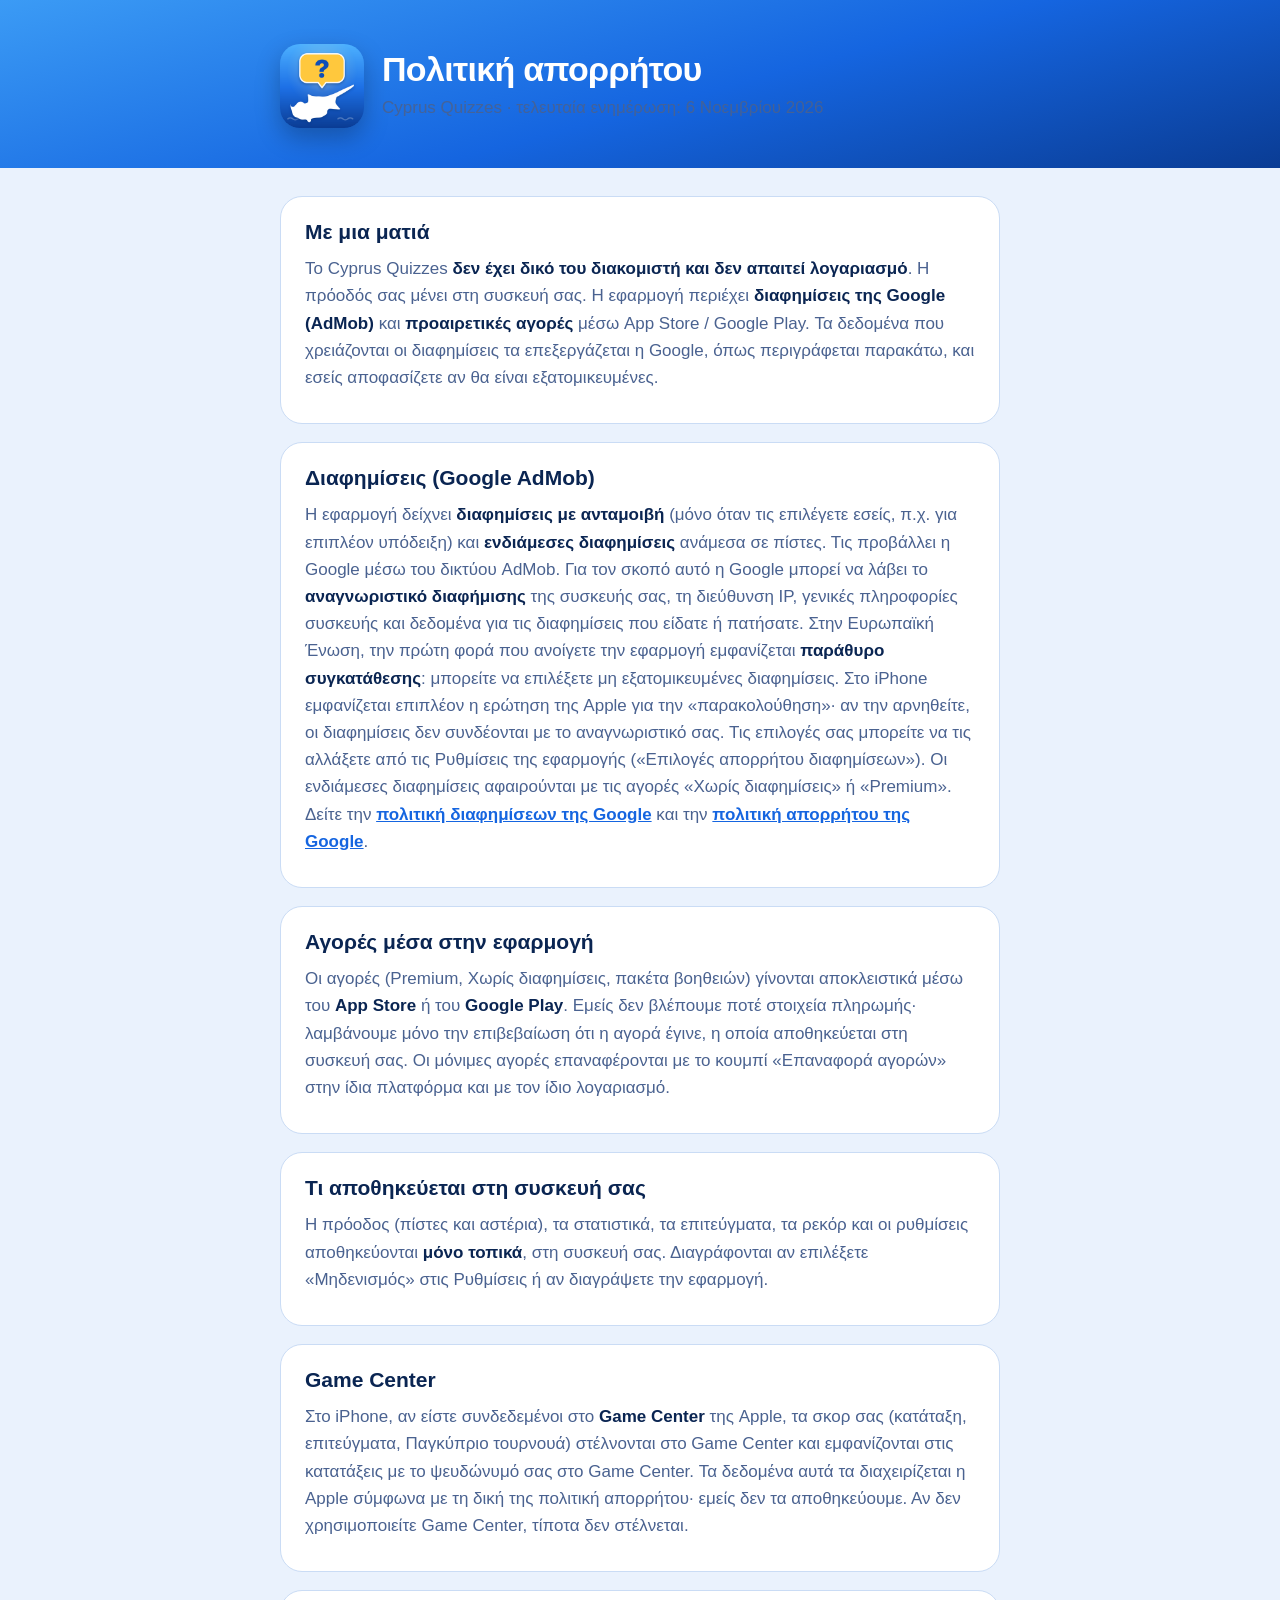
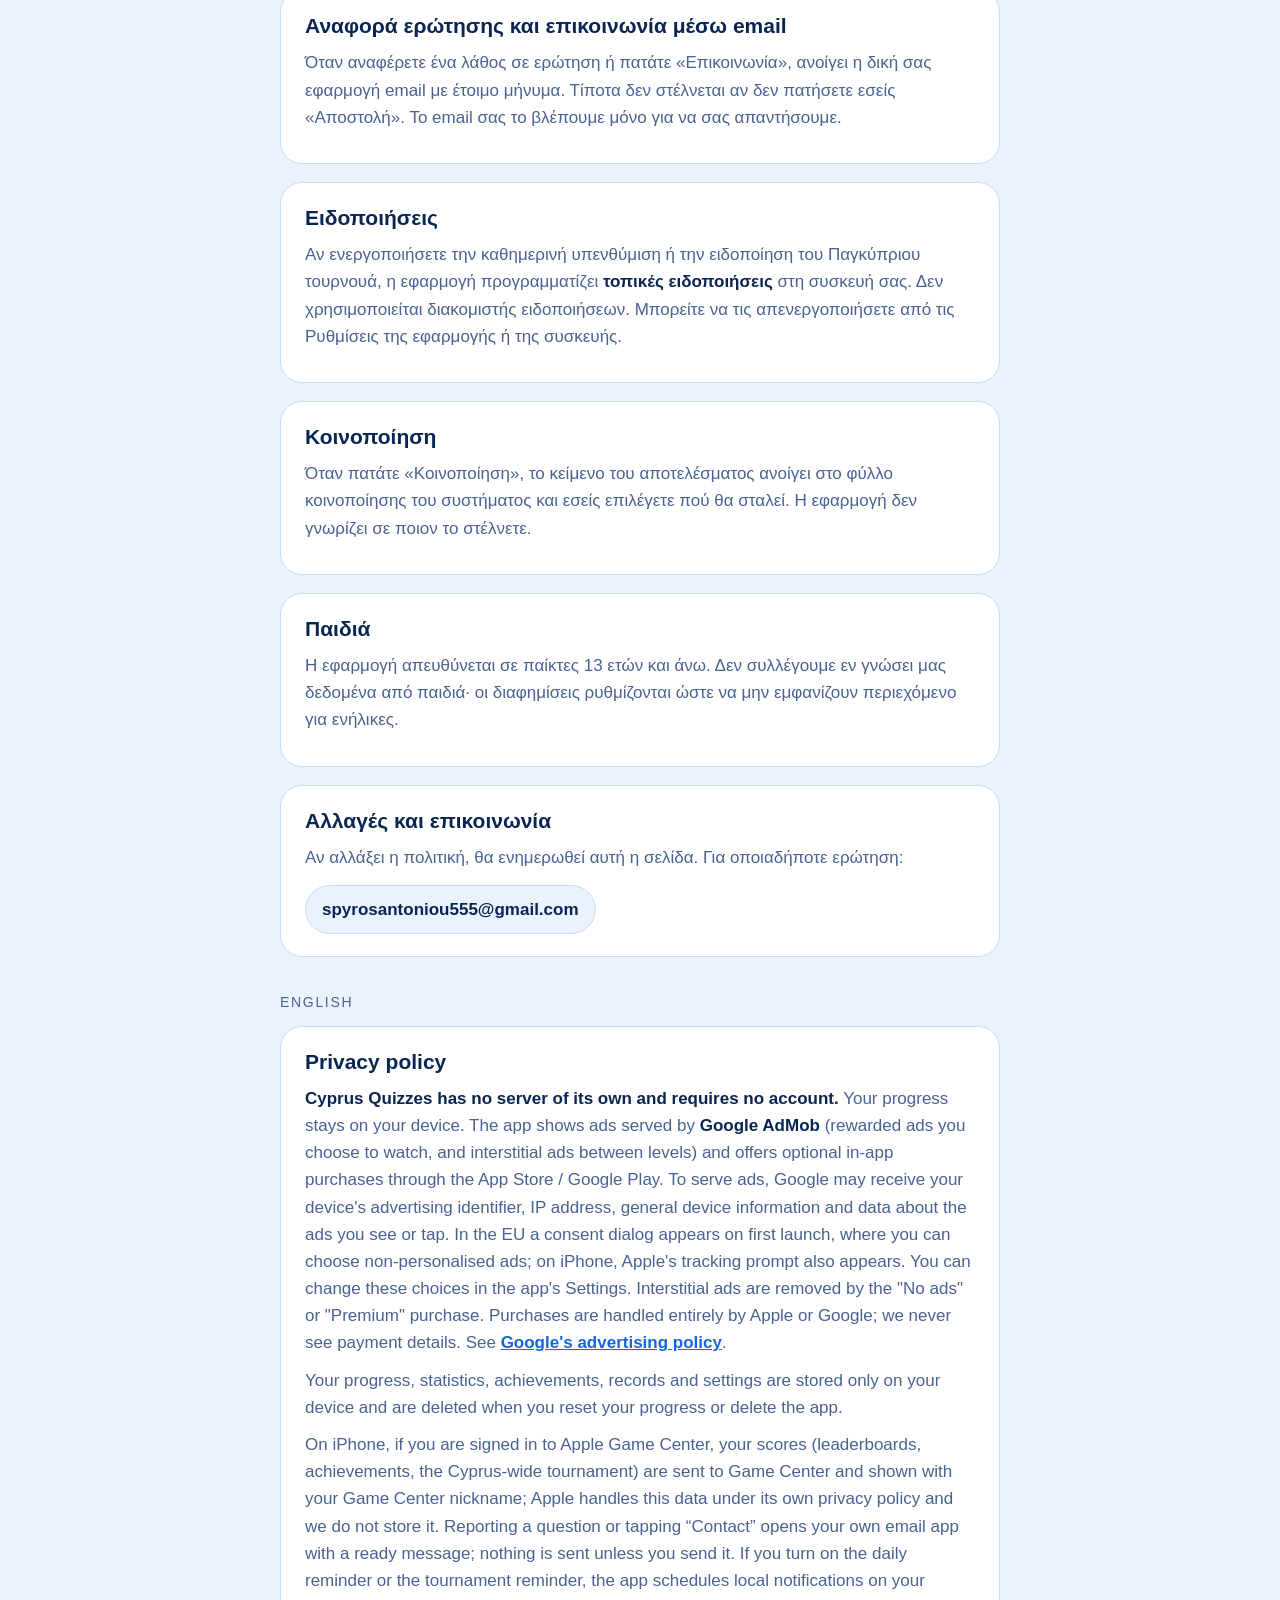
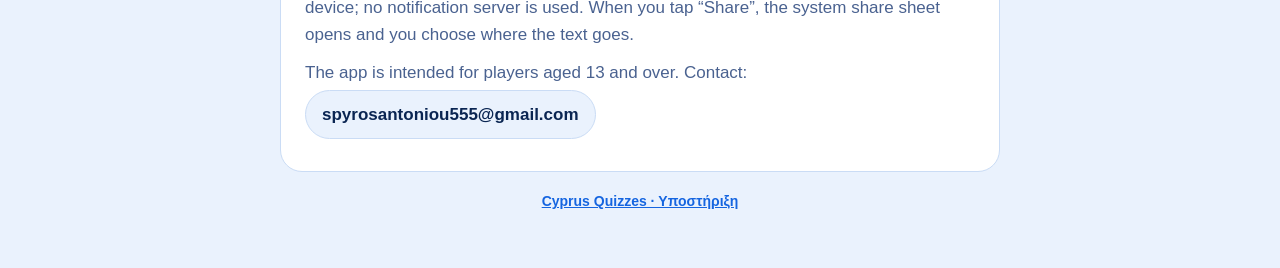
==== privacy.html @ 0e236377 "Support page and privacy policy" ====
<!doctype html>
<html lang="el">
<head>
<meta charset="utf-8">
<meta name="viewport" content="width=device-width, initial-scale=1, viewport-fit=cover">
<title>Cyprus Quizzes · Πολιτική απορρήτου</title>
<link rel="icon" href="icon.png">
<link rel="stylesheet" href="style.css">
</head>
<body>
<header>
  <div class="wrap brand">
    <img src="icon.png" alt="">
    <div>
      <h1>Πολιτική απορρήτου</h1>
      <p class="tag">Cyprus Quizzes · τελευταία ενημέρωση: 6 Νοεμβρίου 2026</p>
    </div>
  </div>
</header>
<main>
  <div class="wrap">
    <section>
      <h2>Με μια ματιά</h2>
      <p>Το Cyprus Quizzes <strong>δεν έχει δικό του διακομιστή και δεν απαιτεί λογαριασμό</strong>. Η πρόοδός σας μένει στη συσκευή σας. Η εφαρμογή περιέχει <strong>διαφημίσεις της Google (AdMob)</strong> και <strong>προαιρετικές αγορές</strong> μέσω App Store / Google Play. Τα δεδομένα που χρειάζονται οι διαφημίσεις τα επεξεργάζεται η Google, όπως περιγράφεται παρακάτω, και εσείς αποφασίζετε αν θα είναι εξατομικευμένες.</p>
    </section>
    <section>
      <h2>Διαφημίσεις (Google AdMob)</h2>
      <p>Η εφαρμογή δείχνει <strong>διαφημίσεις με ανταμοιβή</strong> (μόνο όταν τις επιλέγετε εσείς, π.χ. για επιπλέον υπόδειξη) και <strong>ενδιάμεσες διαφημίσεις</strong> ανάμεσα σε πίστες. Τις προβάλλει η Google μέσω του δικτύου AdMob. Για τον σκοπό αυτό η Google μπορεί να λάβει το <strong>αναγνωριστικό διαφήμισης</strong> της συσκευής σας, τη διεύθυνση IP, γενικές πληροφορίες συσκευής και δεδομένα για τις διαφημίσεις που είδατε ή πατήσατε. Στην Ευρωπαϊκή Ένωση, την πρώτη φορά που ανοίγετε την εφαρμογή εμφανίζεται <strong>παράθυρο συγκατάθεσης</strong>: μπορείτε να επιλέξετε μη εξατομικευμένες διαφημίσεις. Στο iPhone εμφανίζεται επιπλέον η ερώτηση της Apple για την «παρακολούθηση»· αν την αρνηθείτε, οι διαφημίσεις δεν συνδέονται με το αναγνωριστικό σας. Τις επιλογές σας μπορείτε να τις αλλάξετε από τις Ρυθμίσεις της εφαρμογής («Επιλογές απορρήτου διαφημίσεων»). Οι ενδιάμεσες διαφημίσεις αφαιρούνται με τις αγορές «Χωρίς διαφημίσεις» ή «Premium». Δείτε την <a href="https://policies.google.com/technologies/ads">πολιτική διαφημίσεων της Google</a> και την <a href="https://policies.google.com/privacy">πολιτική απορρήτου της Google</a>.</p>
    </section>
    <section>
      <h2>Αγορές μέσα στην εφαρμογή</h2>
      <p>Οι αγορές (Premium, Χωρίς διαφημίσεις, πακέτα βοηθειών) γίνονται αποκλειστικά μέσω του <strong>App Store</strong> ή του <strong>Google Play</strong>. Εμείς δεν βλέπουμε ποτέ στοιχεία πληρωμής· λαμβάνουμε μόνο την επιβεβαίωση ότι η αγορά έγινε, η οποία αποθηκεύεται στη συσκευή σας. Οι μόνιμες αγορές επαναφέρονται με το κουμπί «Επαναφορά αγορών» στην ίδια πλατφόρμα και με τον ίδιο λογαριασμό.</p>
    </section>
    <section>
      <h2>Τι αποθηκεύεται στη συσκευή σας</h2>
      <p>Η πρόοδος (πίστες και αστέρια), τα στατιστικά, τα επιτεύγματα, τα ρεκόρ και οι ρυθμίσεις αποθηκεύονται <strong>μόνο τοπικά</strong>, στη συσκευή σας. Διαγράφονται αν επιλέξετε «Μηδενισμός» στις Ρυθμίσεις ή αν διαγράψετε την εφαρμογή.</p>
    </section>
    <section>
      <h2>Game Center</h2>
      <p>Στο iPhone, αν είστε συνδεδεμένοι στο <strong>Game Center</strong> της Apple, τα σκορ σας (κατάταξη, επιτεύγματα, Παγκύπριο τουρνουά) στέλνονται στο Game Center και εμφανίζονται στις κατατάξεις με το ψευδώνυμό σας στο Game Center. Τα δεδομένα αυτά τα διαχειρίζεται η Apple σύμφωνα με τη δική της πολιτική απορρήτου· εμείς δεν τα αποθηκεύουμε. Αν δεν χρησιμοποιείτε Game Center, τίποτα δεν στέλνεται.</p>
    </section>
    <section>
      <h2>Αναφορά ερώτησης και επικοινωνία μέσω email</h2>
      <p>Όταν αναφέρετε ένα λάθος σε ερώτηση ή πατάτε «Επικοινωνία», ανοίγει η δική σας εφαρμογή email με έτοιμο μήνυμα. Τίποτα δεν στέλνεται αν δεν πατήσετε εσείς «Αποστολή». Το email σας το βλέπουμε μόνο για να σας απαντήσουμε.</p>
    </section>
    <section>
      <h2>Ειδοποιήσεις</h2>
      <p>Αν ενεργοποιήσετε την καθημερινή υπενθύμιση ή την ειδοποίηση του Παγκύπριου τουρνουά, η εφαρμογή προγραμματίζει <strong>τοπικές ειδοποιήσεις</strong> στη συσκευή σας. Δεν χρησιμοποιείται διακομιστής ειδοποιήσεων. Μπορείτε να τις απενεργοποιήσετε από τις Ρυθμίσεις της εφαρμογής ή της συσκευής.</p>
    </section>
    <section>
      <h2>Κοινοποίηση</h2>
      <p>Όταν πατάτε «Κοινοποίηση», το κείμενο του αποτελέσματος ανοίγει στο φύλλο κοινοποίησης του συστήματος και εσείς επιλέγετε πού θα σταλεί. Η εφαρμογή δεν γνωρίζει σε ποιον το στέλνετε.</p>
    </section>
    <section>
      <h2>Παιδιά</h2>
      <p>Η εφαρμογή απευθύνεται σε παίκτες 13 ετών και άνω. Δεν συλλέγουμε εν γνώσει μας δεδομένα από παιδιά· οι διαφημίσεις ρυθμίζονται ώστε να μην εμφανίζουν περιεχόμενο για ενήλικες.</p>
    </section>
    <section>
      <h2>Αλλαγές και επικοινωνία</h2>
      <p>Αν αλλάξει η πολιτική, θα ενημερωθεί αυτή η σελίδα. Για οποιαδήποτε ερώτηση:</p>
      <span class="mail">spyrosantoniou555@gmail.com</span>
    </section>

    <p class="lang" id="en">English</p>
    <section lang="en">
      <h2>Privacy policy</h2>
      <p><strong>Cyprus Quizzes has no server of its own and requires no account.</strong> Your progress stays on your device. The app shows ads served by <strong>Google AdMob</strong> (rewarded ads you choose to watch, and interstitial ads between levels) and offers optional in-app purchases through the App Store / Google Play. To serve ads, Google may receive your device's advertising identifier, IP address, general device information and data about the ads you see or tap. In the EU a consent dialog appears on first launch, where you can choose non-personalised ads; on iPhone, Apple's tracking prompt also appears. You can change these choices in the app's Settings. Interstitial ads are removed by the "No ads" or "Premium" purchase. Purchases are handled entirely by Apple or Google; we never see payment details. See <a href="https://policies.google.com/technologies/ads">Google's advertising policy</a>.</p>
      <p>Your progress, statistics, achievements, records and settings are stored only on your device and are deleted when you reset your progress or delete the app.</p>
      <p>On iPhone, if you are signed in to Apple Game Center, your scores (leaderboards, achievements, the Cyprus-wide tournament) are sent to Game Center and shown with your Game Center nickname; Apple handles this data under its own privacy policy and we do not store it. Reporting a question or tapping “Contact” opens your own email app with a ready message; nothing is sent unless you send it. If you turn on the daily reminder or the tournament reminder, the app schedules local notifications on your device; no notification server is used. When you tap “Share”, the system share sheet opens and you choose where the text goes.</p>
      <p>The app is intended for players aged 13 and over. Contact: <span class="mail">spyrosantoniou555@gmail.com</span></p>
    </section>
    <footer><a href="index.html">Cyprus Quizzes · Υποστήριξη</a></footer>
  </div>
</main>
</body>
</html>
---- style.css ----
:root {
  --bg: #EAF2FD; --surface: #FFFFFF; --ink: #0A2552; --ink-2: #4A6290; --line: #CADCF5;
  --brand: #1565E0; --brand-2: #0B49AE; --gold: #FFC83D;
  color-scheme: light;
}
@media (prefers-color-scheme: dark) {
  :root { --bg: #06132D; --surface: #0D224C; --ink: #EEF4FF; --ink-2: #A5BAE2; --line: #22427F; --brand: #82B5FF; color-scheme: dark; }
}
* { box-sizing: border-box; }
body { margin: 0; background: var(--bg); color: var(--ink); font: 17px/1.6 -apple-system, BlinkMacSystemFont, "Segoe UI", Roboto, "Noto Sans", sans-serif; -webkit-text-size-adjust: 100%; }
header { color: #FFFFFF; background: linear-gradient(165deg, #3B9BF5, #1565E0 55%, #0A3C94); padding-block: 44px 40px; padding-left: max(20px, env(safe-area-inset-left, 0px)); padding-right: max(20px, env(safe-area-inset-right, 0px)); }
.wrap { max-width: 720px; margin: 0 auto; }
.brand { display: flex; align-items: center; gap: 18px; }
.brand img { width: 84px; height: 84px; border-radius: 20px; box-shadow: 0 10px 24px rgb(0 0 0 / .25); }
h1 { margin: 0; font-size: 34px; line-height: 1.1; letter-spacing: -.02em; }
.tag { margin: 6px 0 0; opacity: .9; }
main { padding-block: 28px 56px; padding-left: max(20px, env(safe-area-inset-left, 0px)); padding-right: max(20px, env(safe-area-inset-right, 0px)); }
section { background: var(--surface); border: 1px solid var(--line); border-radius: 22px; padding: 22px 24px; margin-bottom: 18px; }
h2 { margin: 0 0 10px; font-size: 21px; line-height: 1.25; }
h3 { margin: 18px 0 4px; font-size: 17px; }
p, li { color: var(--ink-2); }
p { margin: 0 0 10px; }
ul { margin: 0; padding-left: 22px; }
strong { color: var(--ink); }
a { color: var(--brand); font-weight: 600; }
.mail { display: inline-block; margin-top: 4px; padding: 10px 16px; border-radius: 999px; background: var(--bg); border: 1px solid var(--line); font-weight: 700; color: var(--ink); user-select: all; }
footer { text-align: center; font-size: 14px; color: var(--ink-2); }
.lang { font-size: 14px; letter-spacing: .12em; text-transform: uppercase; color: var(--ink-2); margin: 34px 0 12px; }
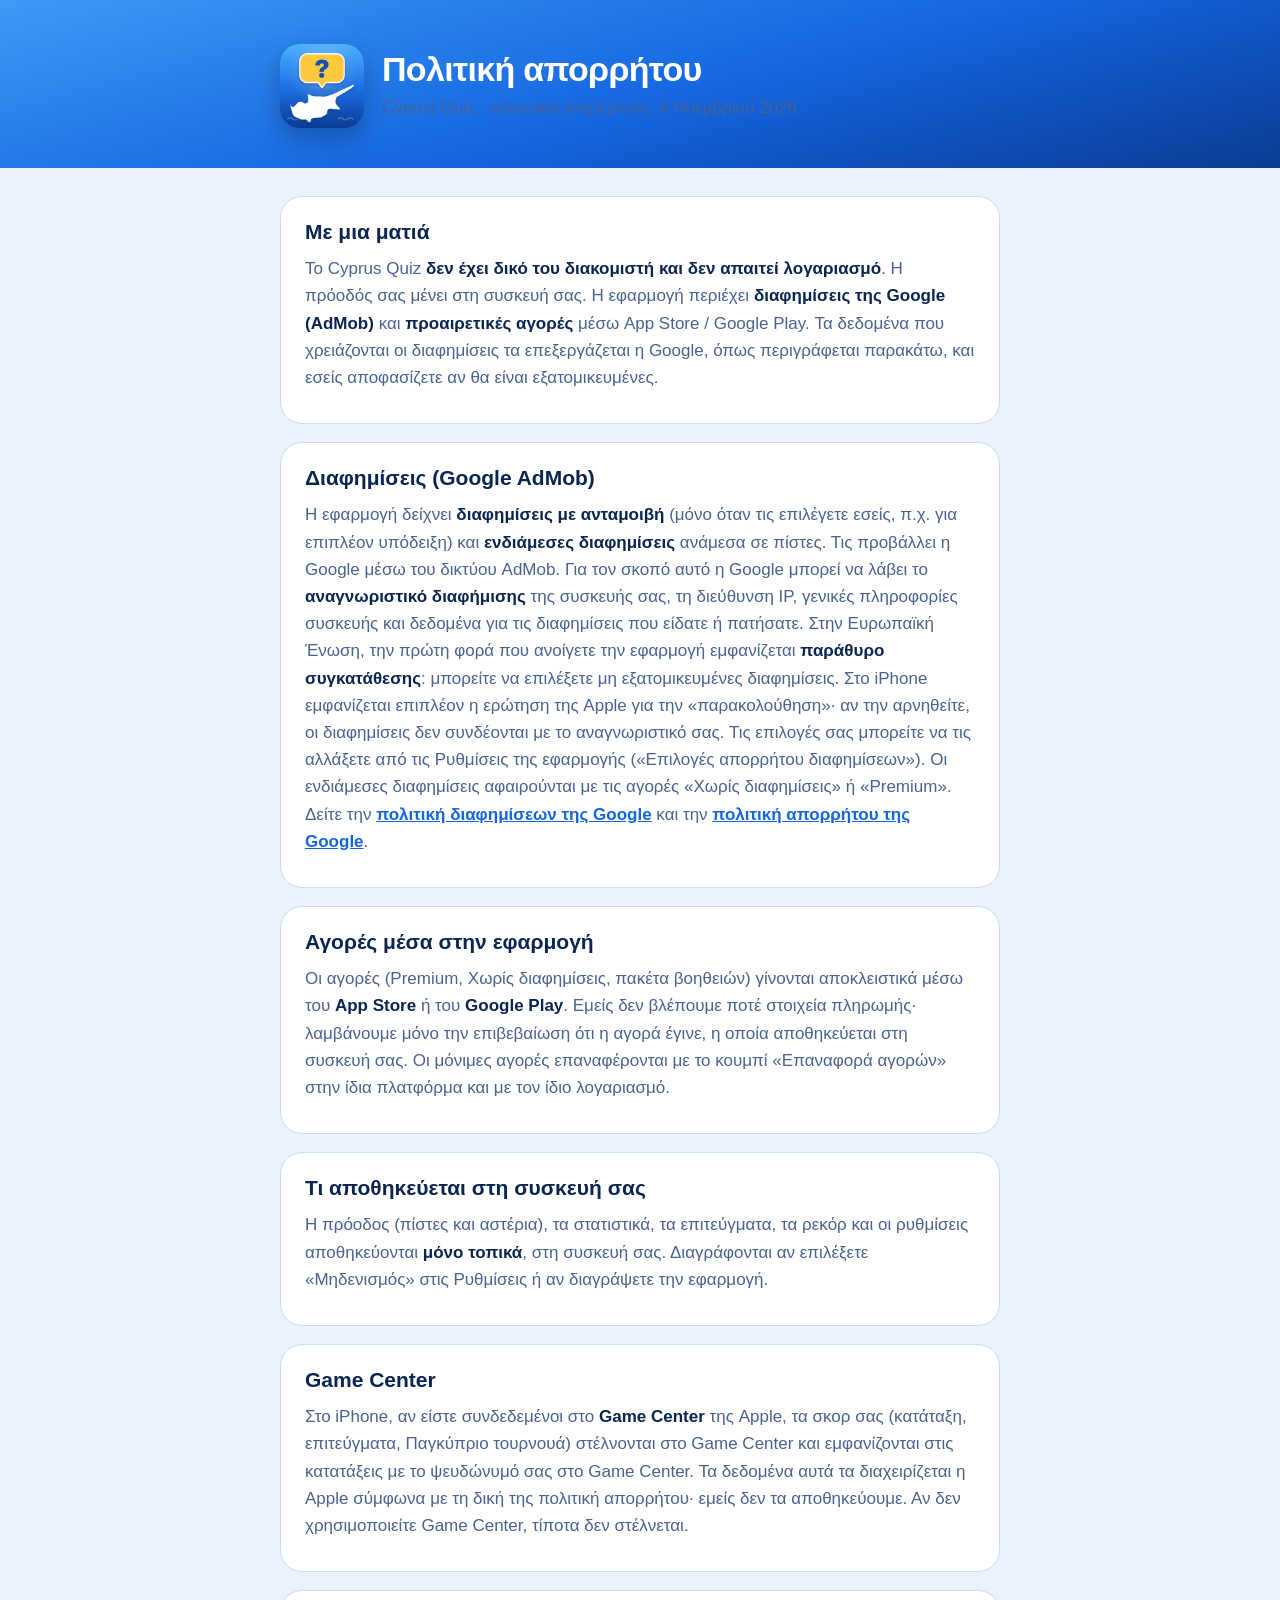
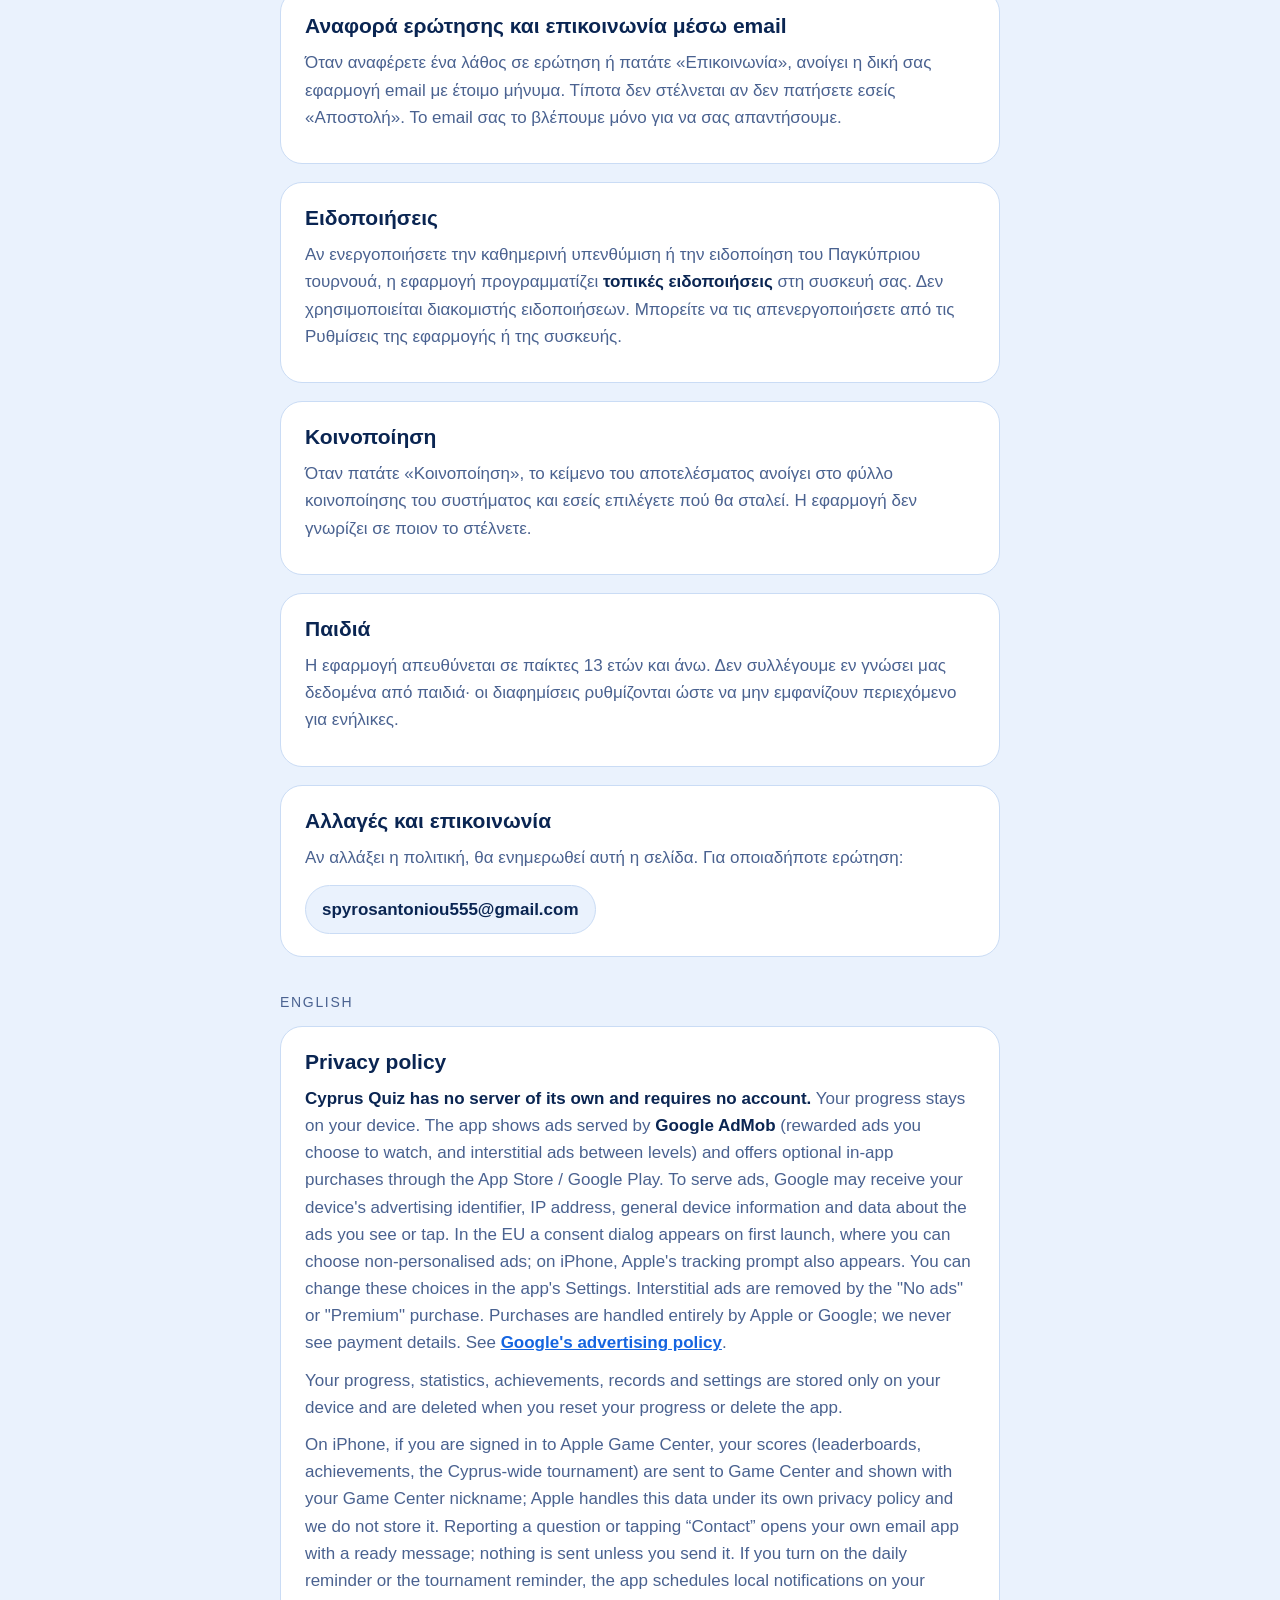
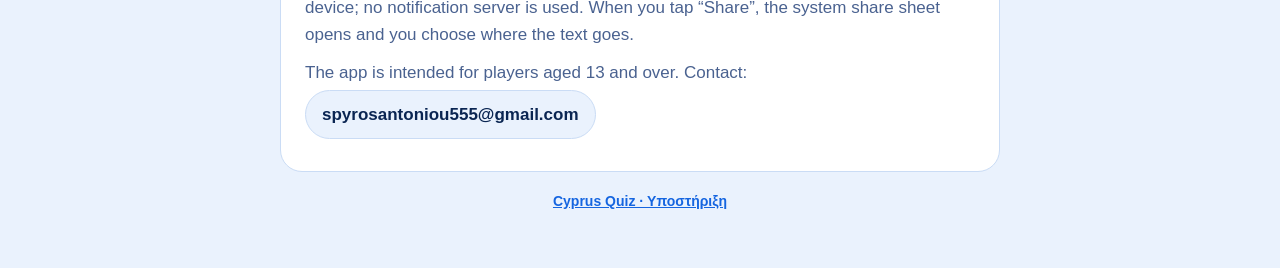
==== commit f0d0d98f: "Rename to Cyprus Quiz Co-Authored-By: Claude Fable 5.2 <noreply@anthropic.com> Claude-Session: https" ====
--- a/privacy.html
+++ b/privacy.html
@@ -3,7 +3,7 @@
 <head>
 <meta charset="utf-8">
 <meta name="viewport" content="width=device-width, initial-scale=1, viewport-fit=cover">
-<title>Cyprus Quizzes · Πολιτική απορρήτου</title>
+<title>Cyprus Quiz · Πολιτική απορρήτου</title>
 <link rel="icon" href="icon.png">
 <link rel="stylesheet" href="style.css">
 </head>
@@ -13,7 +13,7 @@
     <img src="icon.png" alt="">
     <div>
       <h1>Πολιτική απορρήτου</h1>
-      <p class="tag">Cyprus Quizzes · τελευταία ενημέρωση: 6 Νοεμβρίου 2026</p>
+      <p class="tag">Cyprus Quiz · τελευταία ενημέρωση: 6 Νοεμβρίου 2026</p>
     </div>
   </div>
 </header>
@@ -21,7 +21,7 @@
   <div class="wrap">
     <section>
       <h2>Με μια ματιά</h2>
-      <p>Το Cyprus Quizzes <strong>δεν έχει δικό του διακομιστή και δεν απαιτεί λογαριασμό</strong>. Η πρόοδός σας μένει στη συσκευή σας. Η εφαρμογή περιέχει <strong>διαφημίσεις της Google (AdMob)</strong> και <strong>προαιρετικές αγορές</strong> μέσω App Store / Google Play. Τα δεδομένα που χρειάζονται οι διαφημίσεις τα επεξεργάζεται η Google, όπως περιγράφεται παρακάτω, και εσείς αποφασίζετε αν θα είναι εξατομικευμένες.</p>
+      <p>Το Cyprus Quiz <strong>δεν έχει δικό του διακομιστή και δεν απαιτεί λογαριασμό</strong>. Η πρόοδός σας μένει στη συσκευή σας. Η εφαρμογή περιέχει <strong>διαφημίσεις της Google (AdMob)</strong> και <strong>προαιρετικές αγορές</strong> μέσω App Store / Google Play. Τα δεδομένα που χρειάζονται οι διαφημίσεις τα επεξεργάζεται η Google, όπως περιγράφεται παρακάτω, και εσείς αποφασίζετε αν θα είναι εξατομικευμένες.</p>
     </section>
     <section>
       <h2>Διαφημίσεις (Google AdMob)</h2>
@@ -64,12 +64,12 @@
     <p class="lang" id="en">English</p>
     <section lang="en">
       <h2>Privacy policy</h2>
-      <p><strong>Cyprus Quizzes has no server of its own and requires no account.</strong> Your progress stays on your device. The app shows ads served by <strong>Google AdMob</strong> (rewarded ads you choose to watch, and interstitial ads between levels) and offers optional in-app purchases through the App Store / Google Play. To serve ads, Google may receive your device's advertising identifier, IP address, general device information and data about the ads you see or tap. In the EU a consent dialog appears on first launch, where you can choose non-personalised ads; on iPhone, Apple's tracking prompt also appears. You can change these choices in the app's Settings. Interstitial ads are removed by the "No ads" or "Premium" purchase. Purchases are handled entirely by Apple or Google; we never see payment details. See <a href="https://policies.google.com/technologies/ads">Google's advertising policy</a>.</p>
+      <p><strong>Cyprus Quiz has no server of its own and requires no account.</strong> Your progress stays on your device. The app shows ads served by <strong>Google AdMob</strong> (rewarded ads you choose to watch, and interstitial ads between levels) and offers optional in-app purchases through the App Store / Google Play. To serve ads, Google may receive your device's advertising identifier, IP address, general device information and data about the ads you see or tap. In the EU a consent dialog appears on first launch, where you can choose non-personalised ads; on iPhone, Apple's tracking prompt also appears. You can change these choices in the app's Settings. Interstitial ads are removed by the "No ads" or "Premium" purchase. Purchases are handled entirely by Apple or Google; we never see payment details. See <a href="https://policies.google.com/technologies/ads">Google's advertising policy</a>.</p>
       <p>Your progress, statistics, achievements, records and settings are stored only on your device and are deleted when you reset your progress or delete the app.</p>
       <p>On iPhone, if you are signed in to Apple Game Center, your scores (leaderboards, achievements, the Cyprus-wide tournament) are sent to Game Center and shown with your Game Center nickname; Apple handles this data under its own privacy policy and we do not store it. Reporting a question or tapping “Contact” opens your own email app with a ready message; nothing is sent unless you send it. If you turn on the daily reminder or the tournament reminder, the app schedules local notifications on your device; no notification server is used. When you tap “Share”, the system share sheet opens and you choose where the text goes.</p>
       <p>The app is intended for players aged 13 and over. Contact: <span class="mail">spyrosantoniou555@gmail.com</span></p>
     </section>
-    <footer><a href="index.html">Cyprus Quizzes · Υποστήριξη</a></footer>
+    <footer><a href="index.html">Cyprus Quiz · Υποστήριξη</a></footer>
   </div>
 </main>
 </body>
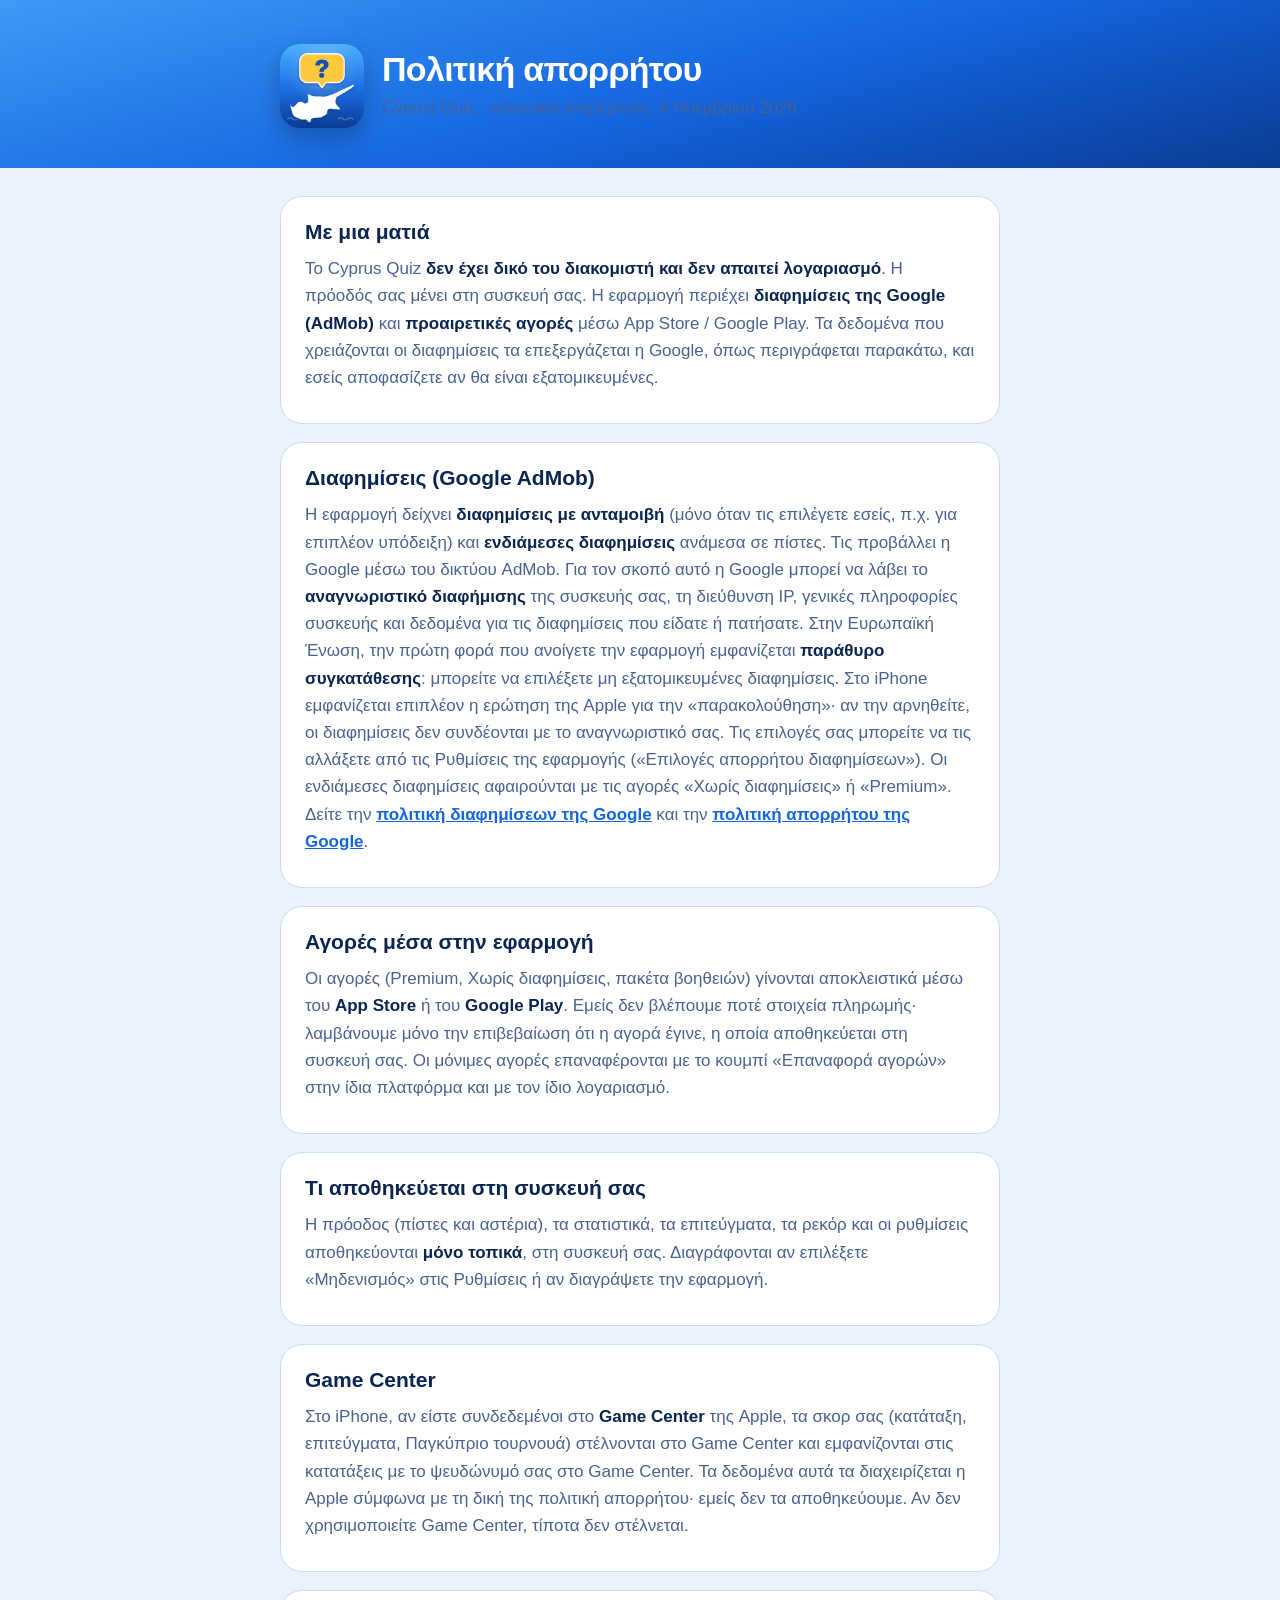
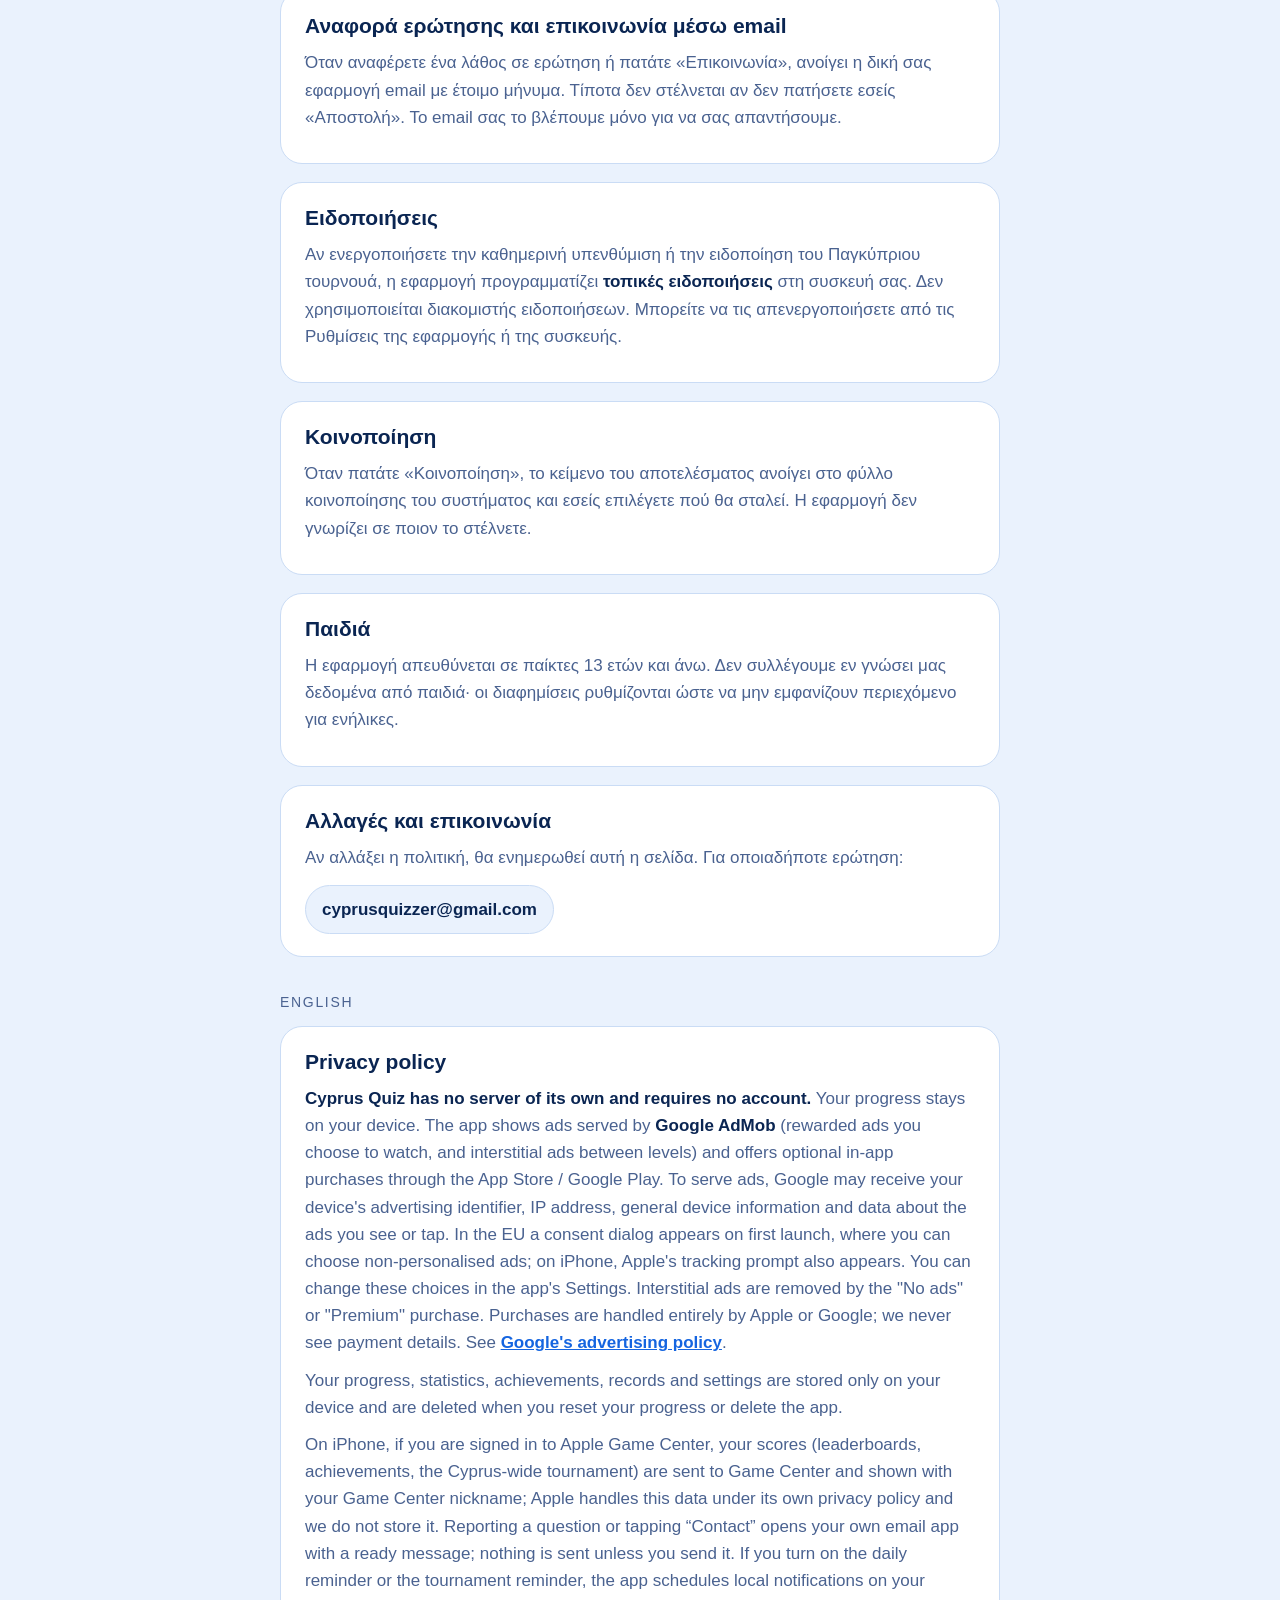
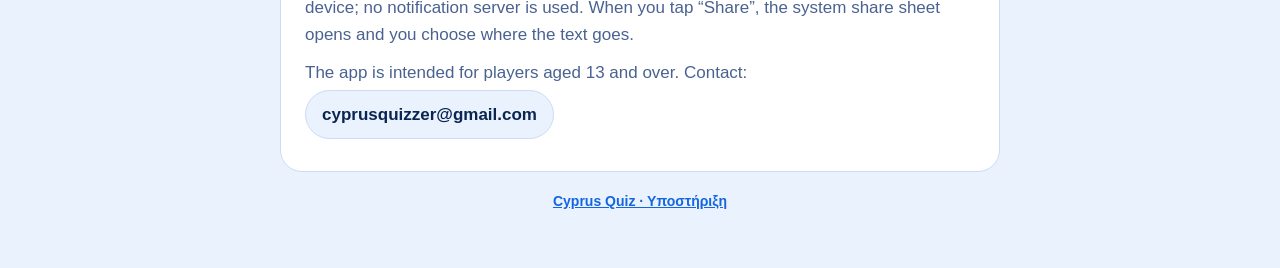
==== commit afa8f719: "Use cyprusquizzer@gmail.com as the public contact email Co-Authored-By: Claude Fable 5.2 <noreply@an" ====
--- a/privacy.html
+++ b/privacy.html
@@ -58,7 +58,7 @@
     <section>
       <h2>Αλλαγές και επικοινωνία</h2>
       <p>Αν αλλάξει η πολιτική, θα ενημερωθεί αυτή η σελίδα. Για οποιαδήποτε ερώτηση:</p>
-      <span class="mail">spyrosantoniou555@gmail.com</span>
+      <span class="mail">cyprusquizzer@gmail.com</span>
     </section>
 
     <p class="lang" id="en">English</p>
@@ -67,7 +67,7 @@
       <p><strong>Cyprus Quiz has no server of its own and requires no account.</strong> Your progress stays on your device. The app shows ads served by <strong>Google AdMob</strong> (rewarded ads you choose to watch, and interstitial ads between levels) and offers optional in-app purchases through the App Store / Google Play. To serve ads, Google may receive your device's advertising identifier, IP address, general device information and data about the ads you see or tap. In the EU a consent dialog appears on first launch, where you can choose non-personalised ads; on iPhone, Apple's tracking prompt also appears. You can change these choices in the app's Settings. Interstitial ads are removed by the "No ads" or "Premium" purchase. Purchases are handled entirely by Apple or Google; we never see payment details. See <a href="https://policies.google.com/technologies/ads">Google's advertising policy</a>.</p>
       <p>Your progress, statistics, achievements, records and settings are stored only on your device and are deleted when you reset your progress or delete the app.</p>
       <p>On iPhone, if you are signed in to Apple Game Center, your scores (leaderboards, achievements, the Cyprus-wide tournament) are sent to Game Center and shown with your Game Center nickname; Apple handles this data under its own privacy policy and we do not store it. Reporting a question or tapping “Contact” opens your own email app with a ready message; nothing is sent unless you send it. If you turn on the daily reminder or the tournament reminder, the app schedules local notifications on your device; no notification server is used. When you tap “Share”, the system share sheet opens and you choose where the text goes.</p>
-      <p>The app is intended for players aged 13 and over. Contact: <span class="mail">spyrosantoniou555@gmail.com</span></p>
+      <p>The app is intended for players aged 13 and over. Contact: <span class="mail">cyprusquizzer@gmail.com</span></p>
     </section>
     <footer><a href="index.html">Cyprus Quiz · Υποστήριξη</a></footer>
   </div>
